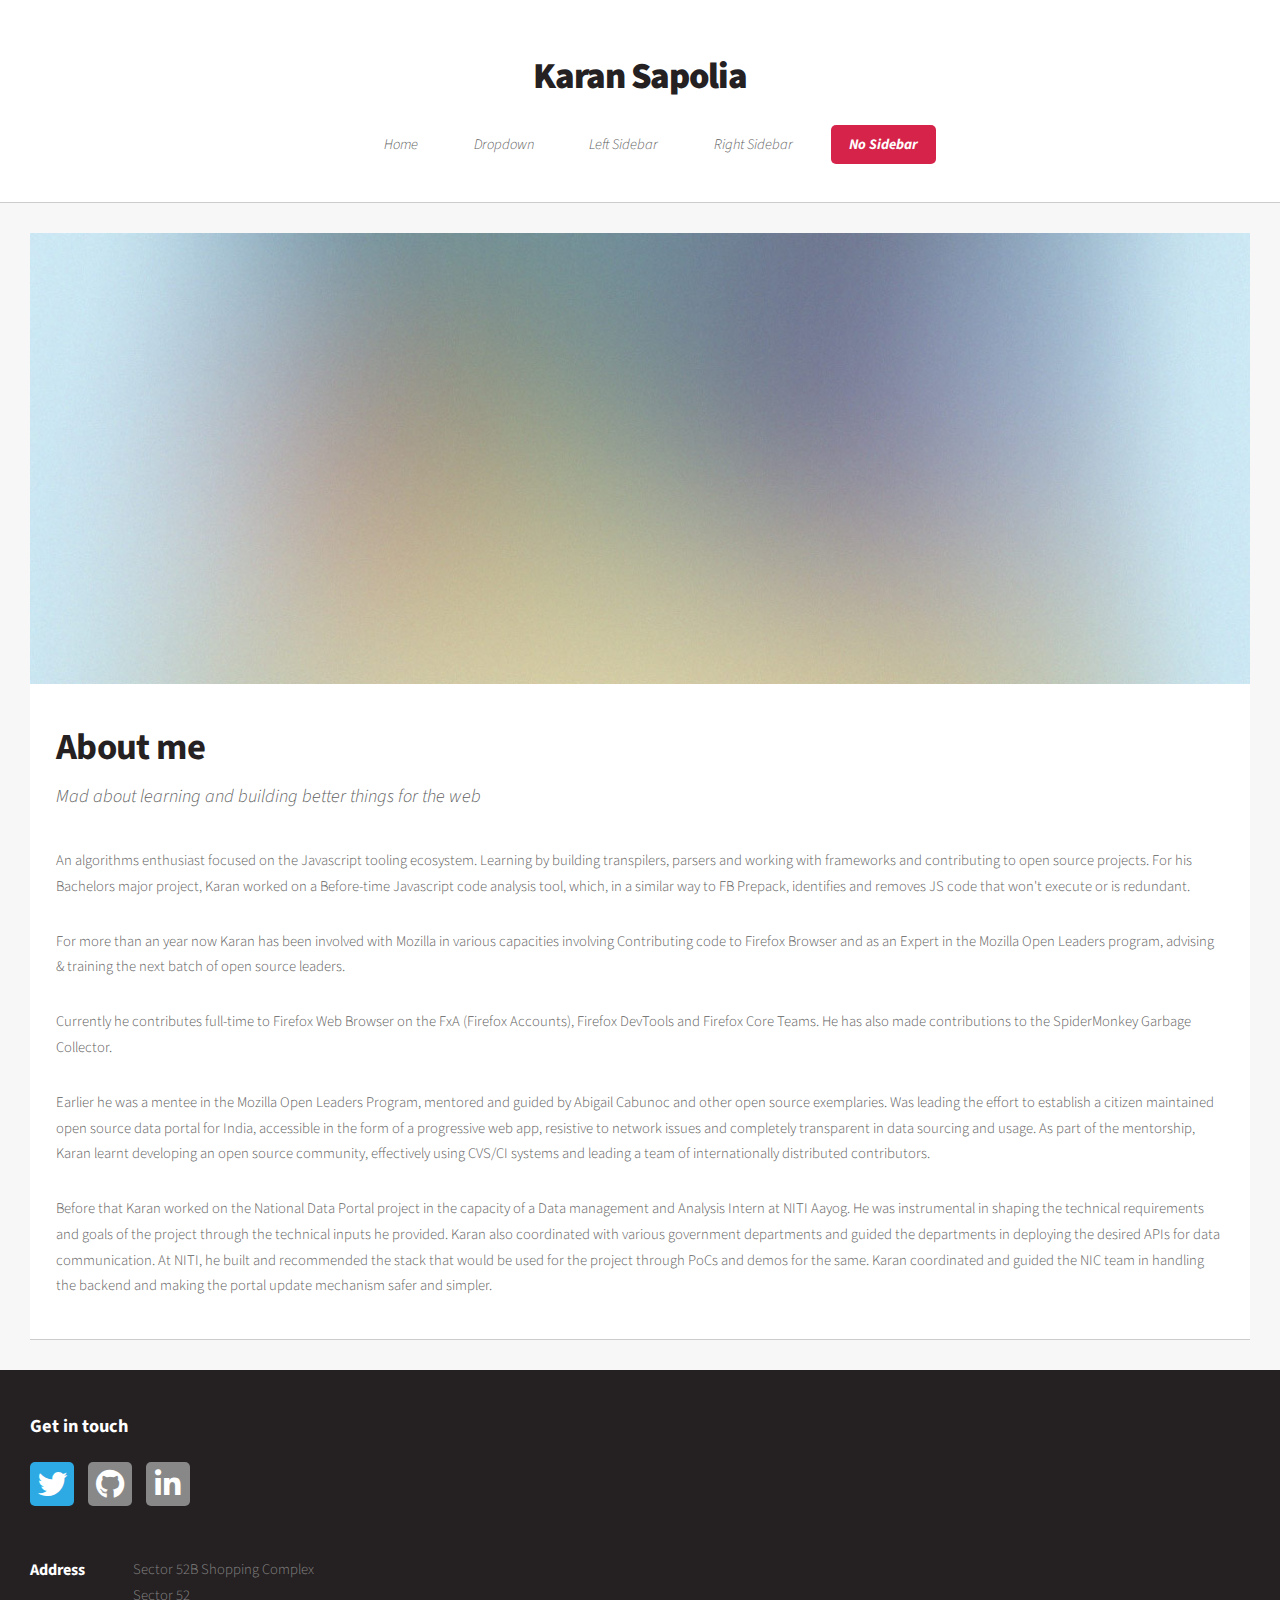
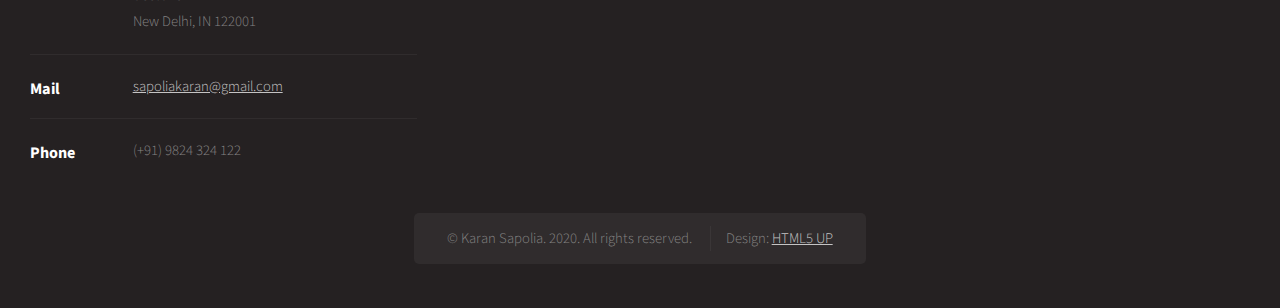
==== about-me.html @ 896fbd88 "objectives: add about-me page" ====
<!DOCTYPE HTML>
<!--
	Dopetrope by HTML5 UP
	html5up.net | @ajlkn
	Free for personal and commercial use under the CCA 3.0 license (html5up.net/license)
-->
<html>

<head>
	<title>Karan Sapolia - About Me</title>
	<meta charset="utf-8" />
	<meta name="viewport" content="width=device-width, initial-scale=1, user-scalable=no" />
	<link rel="stylesheet" href="assets/css/main.css" />
</head>

<body class="no-sidebar is-preload">
	<div id="page-wrapper">

		<!-- Header -->
		<section id="header">

			<!-- Logo -->
			<h1><a href="index.html">Karan Sapolia</a></h1>

			<!-- Nav -->
			<nav id="nav">
				<ul>
					<li><a href="index.html">Home</a></li>
					<li>
						<a href="#">Dropdown</a>
						<ul>
							<li><a href="#">Lorem ipsum dolor</a></li>
							<li><a href="#">Magna phasellus</a></li>
							<li><a href="#">Etiam dolore nisl</a></li>
							<li>
								<a href="#">Phasellus consequat</a>
								<ul>
									<li><a href="#">Magna phasellus</a></li>
									<li><a href="#">Etiam dolore nisl</a></li>
									<li><a href="#">Veroeros feugiat</a></li>
									<li><a href="#">Nisl sed aliquam</a></li>
									<li><a href="#">Dolore adipiscing</a></li>
								</ul>
							</li>
							<li><a href="#">Veroeros feugiat</a></li>
						</ul>
					</li>
					<li><a href="left-sidebar.html">Left Sidebar</a></li>
					<li><a href="right-sidebar.html">Right Sidebar</a></li>
					<li class="current"><a href="no-sidebar.html">No Sidebar</a></li>
				</ul>
			</nav>

		</section>

		<!-- Main -->
		<section id="main">
			<div class="container">

				<!-- Content -->
				<article class="box post">
					<a href="#" class="image featured"><img src="images/pic01.jpg" alt="" /></a>
					<header>
						<h2>About me</h2>
						<p>Mad about learning and building better things for the web</p>
					</header>
					<p>
						An algorithms enthusiast focused on the Javascript tooling ecosystem. Learning by building
						transpilers, parsers and working with frameworks and contributing to open source projects. For
						his Bachelors major project, Karan worked on a Before-time Javascript code analysis tool, which,
						in a similar way to FB Prepack, identifies and removes JS code that won't execute or is
						redundant.
					</p>

					<p> For more than an year now Karan has been involved with Mozilla in various capacities involving
						Contributing code to Firefox Browser and as an Expert in the Mozilla Open Leaders program,
						advising & training the next batch of open source leaders.
					</p>
					<p>
						Currently he contributes full-time to Firefox Web Browser on the FxA (Firefox Accounts), Firefox
						DevTools and Firefox Core Teams. He has also made contributions to the SpiderMonkey Garbage
						Collector.
					</p>
					<p>
						Earlier he was a mentee in the Mozilla Open Leaders Program, mentored and guided by Abigail
						Cabunoc and other open source exemplaries. Was leading the effort to establish a citizen
						maintained open source data portal for India, accessible in the form of a progressive web app,
						resistive to network issues and completely transparent in data sourcing and usage. As part of
						the mentorship, Karan learnt developing an open source community, effectively using CVS/CI
						systems and leading a team of internationally distributed contributors.
					</p>
					<p>
						Before that Karan worked on the National Data Portal project in the capacity of a Data
						management and Analysis Intern at NITI Aayog. He was instrumental in shaping the technical
						requirements and goals of the project through the technical inputs he provided. Karan also
						coordinated with various government departments and guided the departments in deploying the
						desired APIs for data communication. At NITI, he built and recommended the stack that would be
						used for the project through PoCs and demos for the same. Karan coordinated and guided the NIC
						team in handling the backend and making the portal update mechanism safer and simpler.
					</p>
				</article>

			</div>
		</section>

		<!-- Footer -->
		<section id="footer">
			<div class="container">
				<div class="row">
					<div class="col-4 col-12-medium">
						<section>
							<header>
								<h2>Get in touch</h2>
							</header>
							<ul class="social">
								<li><a class="icon brands fa-twitter" href="https://twitter.com/karansapolia"><span
											class="label">Twitter</span></a>
								</li>
								<li><a class="icon brands fa-github" href="https://github.com/karansapolia/"><span
											class="label">Tumblr</span></a></li>
								<li><a class="icon brands fa-linkedin-in"
										href="https://www.linkedin.com/in/karansapolia/"><span
											class="label">LinkedIn</span></a></li>
							</ul>
							<ul class="contact">
								<li>
									<h3>Address</h3>
									<p>
										Sector 52B Shopping Complex<br />
										Sector 52<br />
										New Delhi, IN 122001
									</p>
								</li>
								<li>
									<h3>Mail</h3>
									<p><a href="#">sapoliakaran@gmail.com</a></p>
								</li>
								<li>
									<h3>Phone</h3>
									<p>(+91) 9824 324 122</p>
								</li>
							</ul>
						</section>
					</div>
					<div class="col-12">

						<!-- Copyright -->
						<div id="copyright">
							<ul class="links">
								<li>&copy; Karan Sapolia. 2020. All rights reserved.</li>
								<li>Design: <a href="http://html5up.net">HTML5 UP</a></li>
							</ul>
						</div>

					</div>
				</div>
			</div>
		</section>

	</div>

	<!-- Scripts -->
	<script src="assets/js/jquery.min.js"></script>
	<script src="assets/js/jquery.dropotron.min.js"></script>
	<script src="assets/js/browser.min.js"></script>
	<script src="assets/js/breakpoints.min.js"></script>
	<script src="assets/js/util.js"></script>
	<script src="assets/js/main.js"></script>

</body>

</html>
---- assets/css/main.css ----
@import url("fontawesome-all.min.css");
@import url("https://fonts.googleapis.com/css?family=Source+Sans+Pro:300,400,700,900,300italic");

/*
	Dopetrope by HTML5 UP
	html5up.net | @ajlkn
	Free for personal and commercial use under the CCA 3.0 license (html5up.net/license)
*/

html, body, div, span, applet, object,
iframe, h1, h2, h3, h4, h5, h6, p, blockquote,
pre, a, abbr, acronym, address, big, cite,
code, del, dfn, em, img, ins, kbd, q, s, samp,
small, strike, strong, sub, sup, tt, var, b,
u, i, center, dl, dt, dd, ol, ul, li, fieldset,
form, label, legend, table, caption, tbody,
tfoot, thead, tr, th, td, article, aside,
canvas, details, embed, figure, figcaption,
footer, header, hgroup, menu, nav, output, ruby,
section, summary, time, mark, audio, video {
	margin: 0;
	padding: 0;
	border: 0;
	font-size: 100%;
	font: inherit;
	vertical-align: baseline;}

article, aside, details, figcaption, figure,
footer, header, hgroup, menu, nav, section {
	display: block;}

body {
	line-height: 1;
}

ol, ul {
	list-style: none;
}

blockquote, q {
	quotes: none;
}

	blockquote:before, blockquote:after, q:before, q:after {
		content: '';
		content: none;
	}

table {
	border-collapse: collapse;
	border-spacing: 0;
}

body {
	-webkit-text-size-adjust: none;
}

mark {
	background-color: transparent;
	color: inherit;
}

input::-moz-focus-inner {
	border: 0;
	padding: 0;
}

input, select, textarea {
	-moz-appearance: none;
	-webkit-appearance: none;
	-ms-appearance: none;
	appearance: none;
}

/* Basic */

	html {
		box-sizing: border-box;
	}

	*, *:before, *:after {
		box-sizing: inherit;
	}

	body {
		background: #252122;
		background-image: url("images/bg02.png");
	}

		body.is-preload *, body.is-preload *:before, body.is-preload *:after {
			-moz-animation: none !important;
			-webkit-animation: none !important;
			-ms-animation: none !important;
			animation: none !important;
			-moz-transition: none !important;
			-webkit-transition: none !important;
			-ms-transition: none !important;
			transition: none !important;
		}

	body, input, textarea, select {
		font-family: 'Source Sans Pro';
		font-weight: 300;
		color: #5d5d5d;
		font-size: 14pt;
		line-height: 1.75em;
	}

	strong, b {
		color: #252122;
		font-weight: 400;
	}

	i, em {
		font-style: italic;
	}

	sub {
		position: relative;
		top: 0.5em;
		font-size: 0.8em;
	}

	sup {
		position: relative;
		top: -0.5em;
		font-size: 0.8em;
	}

	blockquote {
		border-left: solid 0.75em #dddddd;
		padding: 1em 0 1em 1.5em;
		font-style: italic;
	}

	h1, h2, h3, h4, h5, h6 {
		color: #252122;
		font-weight: 700;
	}

	h1 a, h2 a, h3 a, h4 a, h5 a, h6 a {
		color: inherit;
		text-decoration: none;
	}

	h2 {
		font-size: 1.5em;
	}

	h3 {
		font-size: 1.35em;
	}

	a {
		color: #d52349;
		text-decoration: underline;
	}

		a:hover {
			text-decoration: none;
		}

	br.clear {
		clear: both;
	}

	hr {
		border: 0;
		border-top: solid 1px #dddddd;
		height: 1px;
		margin: 2em 0 2em 0;
	}

	p, ul, ol, dl, table {
		margin-bottom: 2em;
	}

/* Container */

	.container {
		margin: 0 auto;
		max-width: 100%;
		width: 70em;
	}

		@media screen and (max-width: 1680px) {

			.container {
				width: 70em;
			}

		}

		@media screen and (max-width: 1280px) {

			.container {
				width: calc(100% - 60px);
			}

		}

		@media screen and (max-width: 980px) {

			.container {
				width: calc(100% - 80px);
			}

		}

		@media screen and (max-width: 736px) {

			.container {
				width: calc(100% - 40px);
			}

		}

/* Row */

	.row {
		display: flex;
		flex-wrap: wrap;
		box-sizing: border-box;
		align-items: stretch;
	}

		.row > * {
			box-sizing: border-box;
		}

		.row.gtr-uniform > * > :last-child {
			margin-bottom: 0;
		}

		.row.aln-left {
			justify-content: flex-start;
		}

		.row.aln-center {
			justify-content: center;
		}

		.row.aln-right {
			justify-content: flex-end;
		}

		.row.aln-top {
			align-items: flex-start;
		}

		.row.aln-middle {
			align-items: center;
		}

		.row.aln-bottom {
			align-items: flex-end;
		}

		.row > .imp {
			order: -1;
		}

		.row > .col-1 {
			width: 8.33333%;
		}

		.row > .off-1 {
			margin-left: 8.33333%;
		}

		.row > .col-2 {
			width: 16.66667%;
		}

		.row > .off-2 {
			margin-left: 16.66667%;
		}

		.row > .col-3 {
			width: 25%;
		}

		.row > .off-3 {
			margin-left: 25%;
		}

		.row > .col-4 {
			width: 33.33333%;
		}

		.row > .off-4 {
			margin-left: 33.33333%;
		}

		.row > .col-5 {
			width: 41.66667%;
		}

		.row > .off-5 {
			margin-left: 41.66667%;
		}

		.row > .col-6 {
			width: 50%;
		}

		.row > .off-6 {
			margin-left: 50%;
		}

		.row > .col-7 {
			width: 58.33333%;
		}

		.row > .off-7 {
			margin-left: 58.33333%;
		}

		.row > .col-8 {
			width: 66.66667%;
		}

		.row > .off-8 {
			margin-left: 66.66667%;
		}

		.row > .col-9 {
			width: 75%;
		}

		.row > .off-9 {
			margin-left: 75%;
		}

		.row > .col-10 {
			width: 83.33333%;
		}

		.row > .off-10 {
			margin-left: 83.33333%;
		}

		.row > .col-11 {
			width: 91.66667%;
		}

		.row > .off-11 {
			margin-left: 91.66667%;
		}

		.row > .col-12 {
			width: 100%;
		}

		.row > .off-12 {
			margin-left: 100%;
		}

		.row.gtr-0 {
			margin-top: 0px;
			margin-left: 0px;
		}

			.row.gtr-0 > * {
				padding: 0px 0 0 0px;
			}

			.row.gtr-0.gtr-uniform {
				margin-top: 0px;
			}

				.row.gtr-0.gtr-uniform > * {
					padding-top: 0px;
				}

		.row.gtr-25 {
			margin-top: -12.5px;
			margin-left: -12.5px;
		}

			.row.gtr-25 > * {
				padding: 12.5px 0 0 12.5px;
			}

			.row.gtr-25.gtr-uniform {
				margin-top: -12.5px;
			}

				.row.gtr-25.gtr-uniform > * {
					padding-top: 12.5px;
				}

		.row.gtr-50 {
			margin-top: -25px;
			margin-left: -25px;
		}

			.row.gtr-50 > * {
				padding: 25px 0 0 25px;
			}

			.row.gtr-50.gtr-uniform {
				margin-top: -25px;
			}

				.row.gtr-50.gtr-uniform > * {
					padding-top: 25px;
				}

		.row {
			margin-top: -50px;
			margin-left: -50px;
		}

			.row > * {
				padding: 50px 0 0 50px;
			}

			.row.gtr-uniform {
				margin-top: -50px;
			}

				.row.gtr-uniform > * {
					padding-top: 50px;
				}

		.row.gtr-150 {
			margin-top: -75px;
			margin-left: -75px;
		}

			.row.gtr-150 > * {
				padding: 75px 0 0 75px;
			}

			.row.gtr-150.gtr-uniform {
				margin-top: -75px;
			}

				.row.gtr-150.gtr-uniform > * {
					padding-top: 75px;
				}

		.row.gtr-200 {
			margin-top: -100px;
			margin-left: -100px;
		}

			.row.gtr-200 > * {
				padding: 100px 0 0 100px;
			}

			.row.gtr-200.gtr-uniform {
				margin-top: -100px;
			}

				.row.gtr-200.gtr-uniform > * {
					padding-top: 100px;
				}

		@media screen and (max-width: 1680px) {

			.row {
				display: flex;
				flex-wrap: wrap;
				box-sizing: border-box;
				align-items: stretch;
			}

				.row > * {
					box-sizing: border-box;
				}

				.row.gtr-uniform > * > :last-child {
					margin-bottom: 0;
				}

				.row.aln-left {
					justify-content: flex-start;
				}

				.row.aln-center {
					justify-content: center;
				}

				.row.aln-right {
					justify-content: flex-end;
				}

				.row.aln-top {
					align-items: flex-start;
				}

				.row.aln-middle {
					align-items: center;
				}

				.row.aln-bottom {
					align-items: flex-end;
				}

				.row > .imp-xlarge {
					order: -1;
				}

				.row > .col-1-xlarge {
					width: 8.33333%;
				}

				.row > .off-1-xlarge {
					margin-left: 8.33333%;
				}

				.row > .col-2-xlarge {
					width: 16.66667%;
				}

				.row > .off-2-xlarge {
					margin-left: 16.66667%;
				}

				.row > .col-3-xlarge {
					width: 25%;
				}

				.row > .off-3-xlarge {
					margin-left: 25%;
				}

				.row > .col-4-xlarge {
					width: 33.33333%;
				}

				.row > .off-4-xlarge {
					margin-left: 33.33333%;
				}

				.row > .col-5-xlarge {
					width: 41.66667%;
				}

				.row > .off-5-xlarge {
					margin-left: 41.66667%;
				}

				.row > .col-6-xlarge {
					width: 50%;
				}

				.row > .off-6-xlarge {
					margin-left: 50%;
				}

				.row > .col-7-xlarge {
					width: 58.33333%;
				}

				.row > .off-7-xlarge {
					margin-left: 58.33333%;
				}

				.row > .col-8-xlarge {
					width: 66.66667%;
				}

				.row > .off-8-xlarge {
					margin-left: 66.66667%;
				}

				.row > .col-9-xlarge {
					width: 75%;
				}

				.row > .off-9-xlarge {
					margin-left: 75%;
				}

				.row > .col-10-xlarge {
					width: 83.33333%;
				}

				.row > .off-10-xlarge {
					margin-left: 83.33333%;
				}

				.row > .col-11-xlarge {
					width: 91.66667%;
				}

				.row > .off-11-xlarge {
					margin-left: 91.66667%;
				}

				.row > .col-12-xlarge {
					width: 100%;
				}

				.row > .off-12-xlarge {
					margin-left: 100%;
				}

				.row.gtr-0 {
					margin-top: 0px;
					margin-left: 0px;
				}

					.row.gtr-0 > * {
						padding: 0px 0 0 0px;
					}

					.row.gtr-0.gtr-uniform {
						margin-top: 0px;
					}

						.row.gtr-0.gtr-uniform > * {
							padding-top: 0px;
						}

				.row.gtr-25 {
					margin-top: -12.5px;
					margin-left: -12.5px;
				}

					.row.gtr-25 > * {
						padding: 12.5px 0 0 12.5px;
					}

					.row.gtr-25.gtr-uniform {
						margin-top: -12.5px;
					}

						.row.gtr-25.gtr-uniform > * {
							padding-top: 12.5px;
						}

				.row.gtr-50 {
					margin-top: -25px;
					margin-left: -25px;
				}

					.row.gtr-50 > * {
						padding: 25px 0 0 25px;
					}

					.row.gtr-50.gtr-uniform {
						margin-top: -25px;
					}

						.row.gtr-50.gtr-uniform > * {
							padding-top: 25px;
						}

				.row {
					margin-top: -50px;
					margin-left: -50px;
				}

					.row > * {
						padding: 50px 0 0 50px;
					}

					.row.gtr-uniform {
						margin-top: -50px;
					}

						.row.gtr-uniform > * {
							padding-top: 50px;
						}

				.row.gtr-150 {
					margin-top: -75px;
					margin-left: -75px;
				}

					.row.gtr-150 > * {
						padding: 75px 0 0 75px;
					}

					.row.gtr-150.gtr-uniform {
						margin-top: -75px;
					}

						.row.gtr-150.gtr-uniform > * {
							padding-top: 75px;
						}

				.row.gtr-200 {
					margin-top: -100px;
					margin-left: -100px;
				}

					.row.gtr-200 > * {
						padding: 100px 0 0 100px;
					}

					.row.gtr-200.gtr-uniform {
						margin-top: -100px;
					}

						.row.gtr-200.gtr-uniform > * {
							padding-top: 100px;
						}

		}

		@media screen and (max-width: 1280px) {

			.row {
				display: flex;
				flex-wrap: wrap;
				box-sizing: border-box;
				align-items: stretch;
			}

				.row > * {
					box-sizing: border-box;
				}

				.row.gtr-uniform > * > :last-child {
					margin-bottom: 0;
				}

				.row.aln-left {
					justify-content: flex-start;
				}

				.row.aln-center {
					justify-content: center;
				}

				.row.aln-right {
					justify-content: flex-end;
				}

				.row.aln-top {
					align-items: flex-start;
				}

				.row.aln-middle {
					align-items: center;
				}

				.row.aln-bottom {
					align-items: flex-end;
				}

				.row > .imp-large {
					order: -1;
				}

				.row > .col-1-large {
					width: 8.33333%;
				}

				.row > .off-1-large {
					margin-left: 8.33333%;
				}

				.row > .col-2-large {
					width: 16.66667%;
				}

				.row > .off-2-large {
					margin-left: 16.66667%;
				}

				.row > .col-3-large {
					width: 25%;
				}

				.row > .off-3-large {
					margin-left: 25%;
				}

				.row > .col-4-large {
					width: 33.33333%;
				}

				.row > .off-4-large {
					margin-left: 33.33333%;
				}

				.row > .col-5-large {
					width: 41.66667%;
				}

				.row > .off-5-large {
					margin-left: 41.66667%;
				}

				.row > .col-6-large {
					width: 50%;
				}

				.row > .off-6-large {
					margin-left: 50%;
				}

				.row > .col-7-large {
					width: 58.33333%;
				}

				.row > .off-7-large {
					margin-left: 58.33333%;
				}

				.row > .col-8-large {
					width: 66.66667%;
				}

				.row > .off-8-large {
					margin-left: 66.66667%;
				}

				.row > .col-9-large {
					width: 75%;
				}

				.row > .off-9-large {
					margin-left: 75%;
				}

				.row > .col-10-large {
					width: 83.33333%;
				}

				.row > .off-10-large {
					margin-left: 83.33333%;
				}

				.row > .col-11-large {
					width: 91.66667%;
				}

				.row > .off-11-large {
					margin-left: 91.66667%;
				}

				.row > .col-12-large {
					width: 100%;
				}

				.row > .off-12-large {
					margin-left: 100%;
				}

				.row.gtr-0 {
					margin-top: 0px;
					margin-left: 0px;
				}

					.row.gtr-0 > * {
						padding: 0px 0 0 0px;
					}

					.row.gtr-0.gtr-uniform {
						margin-top: 0px;
					}

						.row.gtr-0.gtr-uniform > * {
							padding-top: 0px;
						}

				.row.gtr-25 {
					margin-top: -7.5px;
					margin-left: -7.5px;
				}

					.row.gtr-25 > * {
						padding: 7.5px 0 0 7.5px;
					}

					.row.gtr-25.gtr-uniform {
						margin-top: -7.5px;
					}

						.row.gtr-25.gtr-uniform > * {
							padding-top: 7.5px;
						}

				.row.gtr-50 {
					margin-top: -15px;
					margin-left: -15px;
				}

					.row.gtr-50 > * {
						padding: 15px 0 0 15px;
					}

					.row.gtr-50.gtr-uniform {
						margin-top: -15px;
					}

						.row.gtr-50.gtr-uniform > * {
							padding-top: 15px;
						}

				.row {
					margin-top: -30px;
					margin-left: -30px;
				}

					.row > * {
						padding: 30px 0 0 30px;
					}

					.row.gtr-uniform {
						margin-top: -30px;
					}

						.row.gtr-uniform > * {
							padding-top: 30px;
						}

				.row.gtr-150 {
					margin-top: -45px;
					margin-left: -45px;
				}

					.row.gtr-150 > * {
						padding: 45px 0 0 45px;
					}

					.row.gtr-150.gtr-uniform {
						margin-top: -45px;
					}

						.row.gtr-150.gtr-uniform > * {
							padding-top: 45px;
						}

				.row.gtr-200 {
					margin-top: -60px;
					margin-left: -60px;
				}

					.row.gtr-200 > * {
						padding: 60px 0 0 60px;
					}

					.row.gtr-200.gtr-uniform {
						margin-top: -60px;
					}

						.row.gtr-200.gtr-uniform > * {
							padding-top: 60px;
						}

		}

		@media screen and (max-width: 980px) {

			.row {
				display: flex;
				flex-wrap: wrap;
				box-sizing: border-box;
				align-items: stretch;
			}

				.row > * {
					box-sizing: border-box;
				}

				.row.gtr-uniform > * > :last-child {
					margin-bottom: 0;
				}

				.row.aln-left {
					justify-content: flex-start;
				}

				.row.aln-center {
					justify-content: center;
				}

				.row.aln-right {
					justify-content: flex-end;
				}

				.row.aln-top {
					align-items: flex-start;
				}

				.row.aln-middle {
					align-items: center;
				}

				.row.aln-bottom {
					align-items: flex-end;
				}

				.row > .imp-medium {
					order: -1;
				}

				.row > .col-1-medium {
					width: 8.33333%;
				}

				.row > .off-1-medium {
					margin-left: 8.33333%;
				}

				.row > .col-2-medium {
					width: 16.66667%;
				}

				.row > .off-2-medium {
					margin-left: 16.66667%;
				}

				.row > .col-3-medium {
					width: 25%;
				}

				.row > .off-3-medium {
					margin-left: 25%;
				}

				.row > .col-4-medium {
					width: 33.33333%;
				}

				.row > .off-4-medium {
					margin-left: 33.33333%;
				}

				.row > .col-5-medium {
					width: 41.66667%;
				}

				.row > .off-5-medium {
					margin-left: 41.66667%;
				}

				.row > .col-6-medium {
					width: 50%;
				}

				.row > .off-6-medium {
					margin-left: 50%;
				}

				.row > .col-7-medium {
					width: 58.33333%;
				}

				.row > .off-7-medium {
					margin-left: 58.33333%;
				}

				.row > .col-8-medium {
					width: 66.66667%;
				}

				.row > .off-8-medium {
					margin-left: 66.66667%;
				}

				.row > .col-9-medium {
					width: 75%;
				}

				.row > .off-9-medium {
					margin-left: 75%;
				}

				.row > .col-10-medium {
					width: 83.33333%;
				}

				.row > .off-10-medium {
					margin-left: 83.33333%;
				}

				.row > .col-11-medium {
					width: 91.66667%;
				}

				.row > .off-11-medium {
					margin-left: 91.66667%;
				}

				.row > .col-12-medium {
					width: 100%;
				}

				.row > .off-12-medium {
					margin-left: 100%;
				}

				.row.gtr-0 {
					margin-top: 0px;
					margin-left: 0px;
				}

					.row.gtr-0 > * {
						padding: 0px 0 0 0px;
					}

					.row.gtr-0.gtr-uniform {
						margin-top: 0px;
					}

						.row.gtr-0.gtr-uniform > * {
							padding-top: 0px;
						}

				.row.gtr-25 {
					margin-top: -10px;
					margin-left: -10px;
				}

					.row.gtr-25 > * {
						padding: 10px 0 0 10px;
					}

					.row.gtr-25.gtr-uniform {
						margin-top: -10px;
					}

						.row.gtr-25.gtr-uniform > * {
							padding-top: 10px;
						}

				.row.gtr-50 {
					margin-top: -20px;
					margin-left: -20px;
				}

					.row.gtr-50 > * {
						padding: 20px 0 0 20px;
					}

					.row.gtr-50.gtr-uniform {
						margin-top: -20px;
					}

						.row.gtr-50.gtr-uniform > * {
							padding-top: 20px;
						}

				.row {
					margin-top: -40px;
					margin-left: -40px;
				}

					.row > * {
						padding: 40px 0 0 40px;
					}

					.row.gtr-uniform {
						margin-top: -40px;
					}

						.row.gtr-uniform > * {
							padding-top: 40px;
						}

				.row.gtr-150 {
					margin-top: -60px;
					margin-left: -60px;
				}

					.row.gtr-150 > * {
						padding: 60px 0 0 60px;
					}

					.row.gtr-150.gtr-uniform {
						margin-top: -60px;
					}

						.row.gtr-150.gtr-uniform > * {
							padding-top: 60px;
						}

				.row.gtr-200 {
					margin-top: -80px;
					margin-left: -80px;
				}

					.row.gtr-200 > * {
						padding: 80px 0 0 80px;
					}

					.row.gtr-200.gtr-uniform {
						margin-top: -80px;
					}

						.row.gtr-200.gtr-uniform > * {
							padding-top: 80px;
						}

		}

		@media screen and (max-width: 736px) {

			.row {
				display: flex;
				flex-wrap: wrap;
				box-sizing: border-box;
				align-items: stretch;
			}

				.row > * {
					box-sizing: border-box;
				}

				.row.gtr-uniform > * > :last-child {
					margin-bottom: 0;
				}

				.row.aln-left {
					justify-content: flex-start;
				}

				.row.aln-center {
					justify-content: center;
				}

				.row.aln-right {
					justify-content: flex-end;
				}

				.row.aln-top {
					align-items: flex-start;
				}

				.row.aln-middle {
					align-items: center;
				}

				.row.aln-bottom {
					align-items: flex-end;
				}

				.row > .imp-small {
					order: -1;
				}

				.row > .col-1-small {
					width: 8.33333%;
				}

				.row > .off-1-small {
					margin-left: 8.33333%;
				}

				.row > .col-2-small {
					width: 16.66667%;
				}

				.row > .off-2-small {
					margin-left: 16.66667%;
				}

				.row > .col-3-small {
					width: 25%;
				}

				.row > .off-3-small {
					margin-left: 25%;
				}

				.row > .col-4-small {
					width: 33.33333%;
				}

				.row > .off-4-small {
					margin-left: 33.33333%;
				}

				.row > .col-5-small {
					width: 41.66667%;
				}

				.row > .off-5-small {
					margin-left: 41.66667%;
				}

				.row > .col-6-small {
					width: 50%;
				}

				.row > .off-6-small {
					margin-left: 50%;
				}

				.row > .col-7-small {
					width: 58.33333%;
				}

				.row > .off-7-small {
					margin-left: 58.33333%;
				}

				.row > .col-8-small {
					width: 66.66667%;
				}

				.row > .off-8-small {
					margin-left: 66.66667%;
				}

				.row > .col-9-small {
					width: 75%;
				}

				.row > .off-9-small {
					margin-left: 75%;
				}

				.row > .col-10-small {
					width: 83.33333%;
				}

				.row > .off-10-small {
					margin-left: 83.33333%;
				}

				.row > .col-11-small {
					width: 91.66667%;
				}

				.row > .off-11-small {
					margin-left: 91.66667%;
				}

				.row > .col-12-small {
					width: 100%;
				}

				.row > .off-12-small {
					margin-left: 100%;
				}

				.row.gtr-0 {
					margin-top: 0px;
					margin-left: 0px;
				}

					.row.gtr-0 > * {
						padding: 0px 0 0 0px;
					}

					.row.gtr-0.gtr-uniform {
						margin-top: 0px;
					}

						.row.gtr-0.gtr-uniform > * {
							padding-top: 0px;
						}

				.row.gtr-25 {
					margin-top: -5px;
					margin-left: -5px;
				}

					.row.gtr-25 > * {
						padding: 5px 0 0 5px;
					}

					.row.gtr-25.gtr-uniform {
						margin-top: -5px;
					}

						.row.gtr-25.gtr-uniform > * {
							padding-top: 5px;
						}

				.row.gtr-50 {
					margin-top: -10px;
					margin-left: -10px;
				}

					.row.gtr-50 > * {
						padding: 10px 0 0 10px;
					}

					.row.gtr-50.gtr-uniform {
						margin-top: -10px;
					}

						.row.gtr-50.gtr-uniform > * {
							padding-top: 10px;
						}

				.row {
					margin-top: -20px;
					margin-left: -20px;
				}

					.row > * {
						padding: 20px 0 0 20px;
					}

					.row.gtr-uniform {
						margin-top: -20px;
					}

						.row.gtr-uniform > * {
							padding-top: 20px;
						}

				.row.gtr-150 {
					margin-top: -30px;
					margin-left: -30px;
				}

					.row.gtr-150 > * {
						padding: 30px 0 0 30px;
					}

					.row.gtr-150.gtr-uniform {
						margin-top: -30px;
					}

						.row.gtr-150.gtr-uniform > * {
							padding-top: 30px;
						}

				.row.gtr-200 {
					margin-top: -40px;
					margin-left: -40px;
				}

					.row.gtr-200 > * {
						padding: 40px 0 0 40px;
					}

					.row.gtr-200.gtr-uniform {
						margin-top: -40px;
					}

						.row.gtr-200.gtr-uniform > * {
							padding-top: 40px;
						}

		}

/* Form */

	form label {
		display: block;
		color: #252122;
		font-weight: 400;
		margin: 0 0 0.5em 0;
	}

	form input[type=text],
	form input[type=email],
	form input[type=password],
	form select,
	form textarea {
		-webkit-appearance: none;
		display: block;
		border: 0;
		padding: 0.75em 1em;
		font-size: 1em;
		border-radius: 5px;
		border: solid 1px #dddddd;
		background: #fff;
		width: 100%;
	}

		form input[type=text]:focus,
		form input[type=email]:focus,
		form input[type=password]:focus,
		form select:focus,
		form textarea:focus {
			box-shadow: inset 0px 0px 1px 1px #43bff0;
		}

	form textarea {
		height: 15em;
	}

	form ::-webkit-input-placeholder {
		color: #555 !important;
	}

	form :-moz-placeholder {
		color: #555 !important;
	}

	form ::-moz-placeholder {
		color: #555 !important;
	}

	form :-ms-input-placeholder {
		color: #555 !important;
	}

	form ::-moz-focus-inner {
		border: 0;
	}

/* Tables */

	table {
		width: 100%;
	}

		table tr {
			border-top: solid 1px #dddddd;
		}

			table tr:first-child {
				border-top: 0;
			}

		table td {
			padding: 0.5em 1em 0.5em 1em;
		}

		table th {
			text-align: left;
			padding: 0.5em 1em 0.5em 1em;
			font-weight: 700;
			margin: 0 0 1em 0;
		}

		table thead {
			border-bottom: solid 2px #dddddd;
		}

/* Section/Article */

	section, article {
		margin-bottom: 2.5em;
	}

		section > :last-child, section:last-child, article > :last-child, article:last-child {
			margin-bottom: 0;
		}

	header {
		margin: 0 0 1.5em 0;
	}

		header > p {
			display: block;
			font-style: italic;
			margin: 0.5em 0 0 0;
			padding-bottom: 0.5em;
		}

		header.major {
			position: relative;
			text-align: center;
			border-top: solid 1px #ccc;
			top: 1em;
			margin: 0 0 3em 0;
		}

			header.major h2 {
				background: #fff;
				position: relative;
				top: -0.65em;
				display: inline;
				margin: 0;
				padding: 0 1em 0 1em;
			}

	footer {
		margin: 2.25em 0 0 0;
	}

/* Box */

	.box {
		background: #ffffff;
		border-bottom: solid 1px #ccc;
		padding: 2.75em 1.75em 2.75em 1.75em;
	}

		.box .image.featured {
			position: relative;
			width: auto;
			left: 1.75em;
			top: 1.75em;
			margin: -4.5em 0 4.25em -3.5em;
		}

		.box.post header {
			padding-top: 1em;
			margin: 0 0 2em 0;
		}

		.box.post h2 {
			font-size: 2.5em;
			letter-spacing: -0.015em;
		}

		.box.post header > p {
			margin-top: 1.25em;
			font-size: 1.25em;
		}

		.box footer ul.actions {
			margin-bottom: 0;
		}

/* Button */

	input[type="button"],
	input[type="submit"],
	input[type="reset"],
	button,
	.button {
		-webkit-appearance: none;
		display: inline-block;
		text-decoration: none;
		cursor: pointer;
		border: 0;
		border-radius: 5px;
		background: #d52349;
		color: #fff !important;
		font-weight: 700;
		outline: 0;
		font-size: 1.1em;
		padding: 0.65em 1.5em 0.65em 1.5em;
		text-align: center;
		-moz-transition: background-color .25s ease-in-out;
		-webkit-transition: background-color .25s ease-in-out;
		-ms-transition: background-color .25s ease-in-out;
		transition: background-color .25s ease-in-out;
	}

		input[type="button"]:hover,
		input[type="submit"]:hover,
		input[type="reset"]:hover,
		button:hover,
		.button:hover {
			background: #e53359;
		}

		input[type="button"]:active,
		input[type="submit"]:active,
		input[type="reset"]:active,
		button:active,
		.button:active {
			background: #c51349;
		}

		input[type="button"].alt,
		input[type="submit"].alt,
		input[type="reset"].alt,
		button.alt,
		.button.alt {
			background: #252122;
		}

			input[type="button"].alt:hover,
			input[type="submit"].alt:hover,
			input[type="reset"].alt:hover,
			button.alt:hover,
			.button.alt:hover {
				background: #353132;
			}

			input[type="button"].alt:active,
			input[type="submit"].alt:active,
			input[type="reset"].alt:active,
			button.alt:active,
			.button.alt:active {
				background: #151112;
			}

		input[type="button"].icon:before,
		input[type="submit"].icon:before,
		input[type="reset"].icon:before,
		button.icon:before,
		.button.icon:before {
			opacity: 0.35;
			position: relative;
			top: 0.05em;
			margin-right: 0.75em;
		}

		input[type="button"].large,
		input[type="submit"].large,
		input[type="reset"].large,
		button.large,
		.button.large {
			font-size: 1.5em;
			padding: 0.75em 1.5em 0.75em 1.5em;
		}

/* Image */

	.image {
		display: inline-block;
		outline: 0;
	}

		.image img {
			display: block;
			width: 100%;
		}

		.image.centered {
			display: block;
			margin: 0 0 2em 0;
		}

			.image.centered img {
				margin: 0 auto;
				width: auto;
			}

		.image.featured {
			display: block;
			width: 100%;
			margin: 0 0 2em 0;
		}

		.image.left {
			float: left;
			margin: 0 2em 2em 0;
		}

/* List */

	ul {
		list-style: disc;
		padding-left: 1em;
	}

		ul li {
			padding-left: 0.5em;
		}

	ol {
		list-style: decimal;
		padding-left: 1.25em;
	}

		ol li {
			padding-left: 0.25em;
		}

/* Actions */

	ul.actions {
		list-style: none;
		padding-left: 0;
	}

		ul.actions li {
			display: inline-block;
			margin-left: 1em;
			padding-left: 0;
		}

			ul.actions li:first-child {
				margin-left: 0;
			}

/* Links */

	ul.links {
		list-style: none;
		padding-left: 0;
	}

		ul.links li {
			display: inline-block;
			border-left: solid 1px rgba(255, 255, 255, 0.05);
			padding: 0 0 0 1em;
			margin: 0 0 0 1em;
		}

			ul.links li:first-child {
				border-left: 0;
				padding-left: 0;
				margin-left: 0;
			}

/* Contact */

	ul.contact {
		list-style: none;
		padding-left: 0;
	}

		ul.contact li {
			position: relative;
			border-top: solid 1px #ddd;
			padding: 1.3em 0 1.3em 7em;
		}

			ul.contact li h3 {
				position: absolute;
				left: 0;
				top: 1.3em;
				font-size: 1.1em;
			}

			ul.contact li p {
				margin: 0;
			}

			ul.contact li:first-child {
				padding-top: 0;
				border-top: 0;
			}

				ul.contact li:first-child h3 {
					top: 0;
				}

/* Dates */

	ul.dates {
		list-style: none;
		padding-left: 0;
	}

		ul.dates li {
			position: relative;
			border-top: solid 1px #ddd;
			padding: 1.3em 0 1.3em 6.75em;
		}

		ul.dates .date {
			display: block;
			position: absolute;
			left: 0;
			top: 1.3em;
			background-color: #d52349;
			height: 3.5em;
			text-align: center;
			color: #fff;
			line-height: 1em;
			border-top-left-radius: 5px;
			border-bottom-left-radius: 5px;
			padding: 0.5em 0.75em 0 1em;
		}

			ul.dates .date:after {
				content: '';
				position: absolute;
				bottom: 0;
				right: -1.2em;
				border-left: solid 1.25em #d52349;
				border-top: solid 1.8em transparent;
				border-bottom: solid 1.8em transparent;
			}

			ul.dates .date strong {
				display: block;
				font-size: 1.75em;
				padding-top: 0.15em;
			}

		ul.dates h3 {
			font-size: 1.1em;
		}

		ul.dates p {
			margin: 0;
		}

		ul.dates li:first-child {
			border-top: 0;
			padding-top: 0;
		}

			ul.dates li:first-child .date {
				top: 0;
			}

/* Divided */

	ul.divided {
		list-style: none;
		padding-left: 0;
	}

		ul.divided li {
			border-top: solid 1px #ddd;
			padding: 1em 0 1em 0;
		}

			ul.divided li:first-child {
				border-top: 0;
				padding-top: 0;
			}

/* Social */

	ul.social {
		list-style: none;
		padding-left: 0;
		overflow: hidden;
		cursor: default;
		margin: 0 0 3.25em 0;
	}

		ul.social li {
			display: inline-block;
			padding-left: 0;
			margin-left: 0.75em;
		}

			ul.social li:first-child {
				margin-left: 0;
			}

			ul.social li a {
				display: inline-block;
				width: 3em;
				height: 3em;
				text-align: center;
				border-radius: 5px;
				background: #888;
				-moz-transition: background-color .25s ease-in-out;
				-webkit-transition: background-color .25s ease-in-out;
				-ms-transition: background-color .25s ease-in-out;
				transition: background-color .25s ease-in-out;
			}

				ul.social li a:before {
					color: #fff;
					font-size: 2em;
					line-height: 1.5em;
				}

				ul.social li a.fa-facebook {
					background: #3c5a98;
				}

					ul.social li a.fa-facebook:hover {
						background: #4c6aa8;
					}

				ul.social li a.fa-twitter {
					background: #2daae4;
				}

					ul.social li a.fa-twitter:hover {
						background: #3dbaf4;
					}

				ul.social li a.fa-dribbble {
					background: #c4376b;
				}

					ul.social li a.fa-dribbble:hover {
						background: #d4477b;
					}

				ul.social li a.fa-linkedin {
					background: #006599;
				}

					ul.social li a.fa-linkedin:hover {
						background: #1075a9;
					}

				ul.social li a.fa-tumblr {
					background: #2b4661;
				}

					ul.social li a.fa-tumblr:hover {
						background: #3b5671;
					}

				ul.social li a.fa-google-plus {
					background: #da2713;
				}

					ul.social li a.fa-google-plus:hover {
						background: #ea3723;
					}

/* Icons */

	.icon {
		text-decoration: none;
		position: relative;
		text-decoration: none;
	}

		.icon:before {
			-moz-osx-font-smoothing: grayscale;
			-webkit-font-smoothing: antialiased;
			display: inline-block;
			font-style: normal;
			font-variant: normal;
			text-rendering: auto;
			line-height: 1;
			text-transform: none !important;
			font-family: 'Font Awesome 5 Free';
			font-weight: 400;
		}

		.icon.solid:before {
			font-weight: 900;
		}

		.icon.brands:before {
			font-family: 'Font Awesome 5 Brands';
		}

		.icon:before {
			line-height: inherit;
		}

		.icon > .label {
			display: none;
		}

		.icon.featured {
			position: relative;
			display: inline-block;
			background-color: #d52349;
			width: 9em;
			padding: 1.75em 0 0.75em 0;
			border-top-left-radius: 5px;
			border-top-right-radius: 5px;
			margin: 0 0 4.5em 0;
			cursor: default;
		}

			.icon.featured:before {
				font-size: 4.5em;
				line-height: 1em;
				color: #fff;
			}

			.icon.featured:after {
				content: '';
				position: absolute;
				bottom: -1.95em;
				left: 0;
				border-top: solid 2em #d52349;
				border-left: solid 4.5em transparent;
				border-right: solid 4.5em transparent;
			}

			.icon.featured.alt {
				background-color: #252122;
			}

				.icon.featured.alt:after {
					border-top-color: #252122;
				}

			.icon.featured.alt2 {
				background-color: #827a7c;
			}

				.icon.featured.alt2:after {
					border-top-color: #827a7c;
				}

/* Page Wrapper */

	#page-wrapper > section {
		margin-bottom: 0;
	}

/* Header */

	#header {
		position: relative;
		background: #ffffff;
		border-bottom: solid 1px #ccc;
		padding: 5em 0 4em 0;
		text-align: center;
	}

		#header h1 {
			color: #252122;
			font-weight: 900;
			font-size: 2.5em;
			letter-spacing: -0.035em;
			line-height: 1;
		}

/* Nav */

	#nav {
		margin: 2.5em 0 0 0;
	}

		#nav > ul {
			margin: 0;
		}

			#nav > ul > li {
				display: inline-block;
				font-style: italic;
				margin: 0 0.35em 0 0.35em;
			}

				#nav > ul > li > ul {
					display: none;
				}

				#nav > ul > li > a {
					border-radius: 5px;
					color: #5d5d5d;
					text-decoration: none;
					padding: 0.6em 1.2em 0.6em 1.2em;
					-moz-transition: background-color .25s ease-in-out;
					-webkit-transition: background-color .25s ease-in-out;
					-ms-transition: background-color .25s ease-in-out;
					transition: background-color .25s ease-in-out;
					outline: 0;
				}

				#nav > ul > li:hover > a, #nav > ul > li.active > a {
					background: #f3f3f3;
				}

				#nav > ul > li.current > a {
					background: #d52349;
					color: #fff !important;
					font-weight: 700;
				}

	.dropotron {
		border-radius: 5px;
		background-color: #252122;
		background-color: rgba(34, 30, 31, 0.98);
		padding: 1.25em 1.5em 1.25em 1.5em;
		font-style: italic;
		min-width: 13em;
		box-shadow: 0px 8px 15px 0px rgba(0, 0, 0, 0.5);
		text-align: left;
		margin-top: -1.25em;
		margin-left: -1px;
		list-style: none;
	}

		.dropotron a, .dropotron span {
			color: #aaa;
			text-decoration: none;
			-moz-transition: color .25s ease-in-out;
			-webkit-transition: color .25s ease-in-out;
			-ms-transition: color .25s ease-in-out;
			transition: color .25s ease-in-out;
		}

		.dropotron li {
			padding: 0.25em 0 0.25em 0;
		}

			.dropotron li:hover > a, .dropotron li:hover > span {
				color: #fff;
			}

		.dropotron.level-0 {
			margin-top: 2em;
		}

			.dropotron.level-0:before {
				content: '';
				display: block;
				position: absolute;
				left: 50%;
				margin-left: -10px;
				top: -9px;
				border-left: solid 10px transparent;
				border-right: solid 10px transparent;
				border-bottom: solid 10px #252122;
				border-bottom-color: rgba(34, 30, 31, 0.98);
			}

/* Banner */

	#banner {
		background: #CCE8F4 url("images/bg-02.jpg");
		background-position: center center;
		background-size: 100% auto;
		background-repeat: no-repeat;
		text-align: center;
		position: relative;
		padding: 8em 0;
		margin: 4em 0 0 0;
	}

		#banner header {
			background-color: rgba(34, 30, 31, 0.98);
			display: inline-block;
			padding: 2.5em 5em;
			border-radius: 5px;
		}

			#banner header h2 {
				color: #fff;
				font-weight: 700;
				font-size: 2.5em;
				margin: 0 0 0.65em 0;
			}

			#banner header p {
				color: #d52349;
				padding: 0;
				font-style: normal;
				margin: 0;
				font-size: 1.5em;
			}

/* Intro */

	#intro {
		text-align: center;
		overflow: hidden;
	}

		#intro section {
			margin: 3em 0;
			padding: 2.5em 0;
		}

		#intro h2 {
			font-size: 1.75em;
		}

		#intro p {
			margin: 0;
		}

		#intro .middle {
			position: relative;
			z-index: 1;
		}

			#intro .middle:before {
				content: '';
				width: 32px;
				height: 100%;
				position: absolute;
				left: -24px;
				top: 0;
				display: block;
				z-index: -1;
				box-shadow: 32px 0 0 0 #fff, 0 -32px 0 0 #fff, 0 32px 0 0 #fff, 32px 32px 0 0 #fff, 32px -32px 0 0 #fff, 0 0 32px 0 rgba(0, 0, 0, 0.15);
			}

			#intro .middle:after {
				content: '';
				width: 32px;
				height: 100%;
				position: absolute;
				right: -24px;
				top: 0;
				display: block;
				z-index: -1;
				box-shadow: -32px 0 0 0 #fff, 0 -32px 0 0 #fff, 0 32px 0 0 #fff, -32px 32px 0 0 #fff, -32px -32px 0 0 #fff, 0 0 32px 0 rgba(0, 0, 0, 0.15);
			}

		#intro .button {
			min-width: 12em;
		}

		#intro footer {
			margin: 0;
		}

/* Main */

	#main {
		position: relative;
		background: #f7f7f7 url("images/bg02.png");
		padding: 4em 0 4em 0;
	}

		#main:before {
			content: '';
			position: absolute;
			top: 0;
			left: 0;
			width: 100%;
			background: url("images/bg01.png");
			background-size: 100% 100%;
			z-index: 0;
			opacity: 0.1;
		}

		#main .major h2 {
			background: #f7f7f7 url("images/bg02.png");
		}

/* Footer */

	#footer {
		position: relative;
		color: #858484;
		padding: 4em 0;
	}

		#footer:before {
			content: '';
			position: absolute;
			top: 0;
			left: 0;
			width: 100%;
			background: url("images/bg01.png");
			background-size: 100% 100%;
			z-index: 0;
			opacity: 0.5;
		}

		#footer a {
			color: #c5c4c4;
		}

		#footer h2, #footer h3, #footer h4, #footer h5, #footer h6, #footer strong, #footer b {
			color: #fff;
		}

			#footer h2 a, #footer h3 a, #footer h4 a, #footer h5 a, #footer h6 a, #footer strong a, #footer b a {
				color: inherit;
			}

		#footer ul.contact li,
		#footer ul.dates li,
		#footer ul.divided li {
			border-top-color: #353434;
			border-top-color: rgba(255, 255, 255, 0.05);
		}

		#footer header {
			margin: 0 0 3em 0;
		}

			#footer header h2 {
				font-size: 1.75em;
			}

/* Copyright */

	#copyright {
		text-align: center;
		margin: 3em 0 2em 0;
	}

		#copyright ul.links {
			display: inline-block;
			background: #2C2929;
			background: rgba(255, 255, 255, 0.05);
			border-radius: 5px;
			margin: 0;
			padding: 0.85em 2.25em 0.85em 2.25em;
		}

/* XLarge */

	@media screen and (max-width: 1680px) {

		/* Basic */

			body, input, textarea, select {
				font-size: 12pt;
			}

	}

/* Large */

	@media screen and (max-width: 1280px) {

		/* Basic */

			body, input, textarea, select {
				font-size: 11pt;
			}

		/* Section/Article */

			header.major {
				margin: 0.75em 0 2.5em 0;
			}

				header.major h2 {
					padding: 0 1em 0 1em;
				}

		/* Social */

			ul.social li {
				margin: 0 0 0.25em 0.75em;
			}

		/* Header */

			#header {
				padding: 4em 0 3em 0;
			}

		/* Banner */

			#banner {
				padding: 6em 0;
				margin: 3em 0 0 0;
			}

		/* Intro */

			#intro {
				padding: 0;
			}

				#intro section {
					padding: 1em 2em;
				}

				#intro .middle:before {
					left: -12px;
				}

				#intro .middle:after {
					right: -12px;
				}

		/* Main */

			#main {
				padding: 30px 0;
			}

		/* Footer */

			#footer {
				padding: 3em 0;
			}

				#footer:before {
					height: 2.5em;
				}

				#footer header {
					margin: 0 0 1.5em 0;
				}

					#footer header h2 {
						font-size: 1.25em;
					}

		/* Copyright */

			#copyright {
				margin: 0;
			}

	}

/* Medium */

	#navPanel, #titleBar {
		display: none;
	}

	@media screen and (max-width: 980px) {

		/* Basic */

			html, body {
				overflow-x: hidden;
			}

		/* Box */

			.box footer ul.actions li {
				margin: 1em 0 0 0;
				display: block;
			}

				.box footer ul.actions li .button {
					width: 100%;
				}

				.box footer ul.actions li:first-child {
					margin-top: 0;
				}

		/* Header */

			#header {
				padding: 3.5em 0 3em 0;
			}

		/* Nav */

			#nav {
				display: none;
			}

		/* Intro */

			#intro {
				padding: 3em 0 0 0;
			}

				#intro section {
					position: relative;
					border-top: solid 1px #dfdfdf;
					margin: 0;
					padding: 40px 0 0 0;
				}

					#intro section.first {
						border-top: 0;
						padding-top: 0;
					}

					#intro section p {
						margin: 0;
					}

				#intro .middle:before, #intro .middle:after {
					display: none;
				}

				#intro footer {
					padding: 3em 0 0 0;
				}

					#intro footer ul.actions {
						margin-bottom: 0;
					}

		/* Main */

			#main {
				padding: 40px 0;
			}

		/* Copyright */

			#copyright ul.links {
				display: block;
			}

		/* Nav */

			#page-wrapper {
				-moz-backface-visibility: hidden;
				-webkit-backface-visibility: hidden;
				-ms-backface-visibility: hidden;
				backface-visibility: hidden;
				-moz-transition: -moz-transform 0.5s ease;
				-webkit-transition: -webkit-transform 0.5s ease;
				-ms-transition: -ms-transform 0.5s ease;
				transition: transform 0.5s ease;
				padding-bottom: 1px;
			}

			#titleBar {
				-moz-backface-visibility: hidden;
				-webkit-backface-visibility: hidden;
				-ms-backface-visibility: hidden;
				backface-visibility: hidden;
				-moz-transition: -moz-transform 0.5s ease;
				-webkit-transition: -webkit-transform 0.5s ease;
				-ms-transition: -ms-transform 0.5s ease;
				transition: transform 0.5s ease;
				display: block;
				height: 44px;
				left: 0;
				position: fixed;
				top: 0;
				width: 100%;
				z-index: 10001;
				background: none;
			}

				#titleBar .toggle {
					text-decoration: none;
					width: 80px;
					height: 60px;
				}

					#titleBar .toggle:before {
						-moz-osx-font-smoothing: grayscale;
						-webkit-font-smoothing: antialiased;
						display: inline-block;
						font-style: normal;
						font-variant: normal;
						text-rendering: auto;
						line-height: 1;
						text-transform: none !important;
						font-family: 'Font Awesome 5 Free';
						font-weight: 900;
					}

					#titleBar .toggle:before {
						content: '\f0c9';
						display: block;
						position: absolute;
						left: 10px;
						top: 10px;
						width: 50px;
						height: 40px;
						line-height: 40px;
						font-size: 18px;
						color: #fff;
						text-align: center;
						background: rgba(150, 150, 150, 0.75);
						border-radius: 5px;
					}

					#titleBar .toggle:active:before {
						background-color: #969696;
					}

			#navPanel {
				-moz-backface-visibility: hidden;
				-webkit-backface-visibility: hidden;
				-ms-backface-visibility: hidden;
				backface-visibility: hidden;
				-moz-transform: translateX(-275px);
				-webkit-transform: translateX(-275px);
				-ms-transform: translateX(-275px);
				transform: translateX(-275px);
				-moz-transition: -moz-transform 0.5s ease;
				-webkit-transition: -webkit-transform 0.5s ease;
				-ms-transition: -ms-transform 0.5s ease;
				transition: transform 0.5s ease;
				display: block;
				height: 100%;
				left: 0;
				overflow-y: auto;
				position: fixed;
				top: 0;
				width: 275px;
				z-index: 10002;
				color: #858484;
				background-image: url("images/bg02.png");
				box-shadow: inset -3px 0px 5px 0px rgba(0, 0, 0, 0.35);
			}

				#navPanel .link {
					display: block;
					color: #888;
					text-decoration: none;
					height: 44px;
					line-height: 44px;
					border-top: solid 1px rgba(255, 255, 255, 0.05);
					padding: 0 1em 0 1em;
					font-style: italic;
				}

					#navPanel .link:first-child {
						border-top: 0;
					}

				#navPanel .indent-1 {
					display: inline-block;
					width: 1em;
				}

				#navPanel .indent-2 {
					display: inline-block;
					width: 2em;
				}

				#navPanel .indent-3 {
					display: inline-block;
					width: 3em;
				}

				#navPanel .indent-4 {
					display: inline-block;
					width: 4em;
				}

				#navPanel .indent-5 {
					display: inline-block;
					width: 5em;
				}

				#navPanel .depth-0 {
					color: #fff;
				}

			body.navPanel-visible #page-wrapper {
				-moz-transform: translateX(275px);
				-webkit-transform: translateX(275px);
				-ms-transform: translateX(275px);
				transform: translateX(275px);
			}

			body.navPanel-visible #titleBar {
				-moz-transform: translateX(275px);
				-webkit-transform: translateX(275px);
				-ms-transform: translateX(275px);
				transform: translateX(275px);
			}

			body.navPanel-visible #navPanel {
				-moz-transform: translateX(0);
				-webkit-transform: translateX(0);
				-ms-transform: translateX(0);
				transform: translateX(0);
			}

	}

/* Small */

	@media screen and (max-width: 736px) {

		/* Basic */

			body, input, textarea, select {
				font-size: 11pt;
			}

			h2, h3, h4, h5, h6 {
				font-size: 1.25em;
			}

		/* Button */

			input[type="button"].large,
			input[type="submit"].large,
			input[type="reset"].large,
			button.large,
			.button.large {
				font-size: 1.1em;
				padding: 0.65em 1.5em 0.65em 1.5em;
			}

		/* Actions */

			ul.actions li {
				margin: 1em 0 0 0;
				display: block;
			}

				ul.actions li .button {
					width: 100%;
				}

				ul.actions li:first-child {
					margin-top: 0;
				}

		/* Section/Article */

			section, article {
				margin-bottom: 20px;
			}

			header {
				margin: 0 0 1em 0;
			}

			footer {
				margin: 2em 0 0 0;
			}

		/* Box */

			.box {
				padding: 25px 15px 20px 15px;
			}

				.box .image.featured {
					left: 15px;
					top: 15px;
					margin: -40px 0 40px -30px;
				}

				.box.post header {
					padding-top: 0;
					margin: 0 0 1em 0;
				}

				.box.post h2 {
					font-size: 1.5em;
					line-height: 1.5em;
				}

				.box.post header > p {
					margin-top: 0;
					font-size: 1em;
				}

		/* Divided */

			ul.divided li {
				padding: 0.5em 0 0.5em 0;
			}

		/* Contact */

			ul.contact li {
				padding: 0.8em 0 0.8em 7em;
			}

				ul.contact li h3 {
					top: 0.8em;
				}

		/* Dates */

			ul.dates li {
				padding-left: 6em;
			}

			ul.dates h3 {
				margin: 0 0 0.5em 0;
			}

		/* Links */

			ul.links li {
				display: block;
				padding: 0.25em 0 0 0;
				margin: 0.25em 0 0 0;
				border-left: 0;
			}

				ul.links li:first-child {
					padding-top: 0;
					margin-top: 0;
				}

		/* Social */

			ul.social li {
				margin: 0 0.5em 0.75em 0;
			}

		/* Icons */

			.icon.featured {
				width: 8em;
				margin: 0 0 3em 0;
			}

				.icon.featured:after {
					border-left: solid 4em transparent;
					border-right: solid 4em transparent;
				}

		/* Header */

			#header {
				text-align: center;
				padding: 2em 0;
			}

				#header h1 {
					color: #252122;
					font-weight: 900;
					font-size: 1.75em;
					letter-spacing: -0.035em;
				}

		/* Intro */

			#intro {
				padding: 2em 0 0 0;
			}

				#intro section {
					padding: 40px 0 0 0;
					margin: 20px 0 0 0;
				}

				#intro h2 {
					font-size: 1.25em;
				}

		/* Banner */

			#banner {
				padding: 6em 0;
				margin: 2em 0 0 0;
			}

				#banner header {
					padding: 1.5em 1em 1.5em 1em;
					display: block;
					border-radius: 0;
				}

					#banner header h2 {
						font-size: 1.5em;
						line-height: 1.5em;
						margin: 0 0 0.25em 0;
					}

					#banner header p {
						font-size: 1.2em;
					}

		/* Main */

			#main {
				padding: 20px 0;
			}

		/* Footer */

			#footer {
				padding: 40px 0 20px 0;
			}

	}
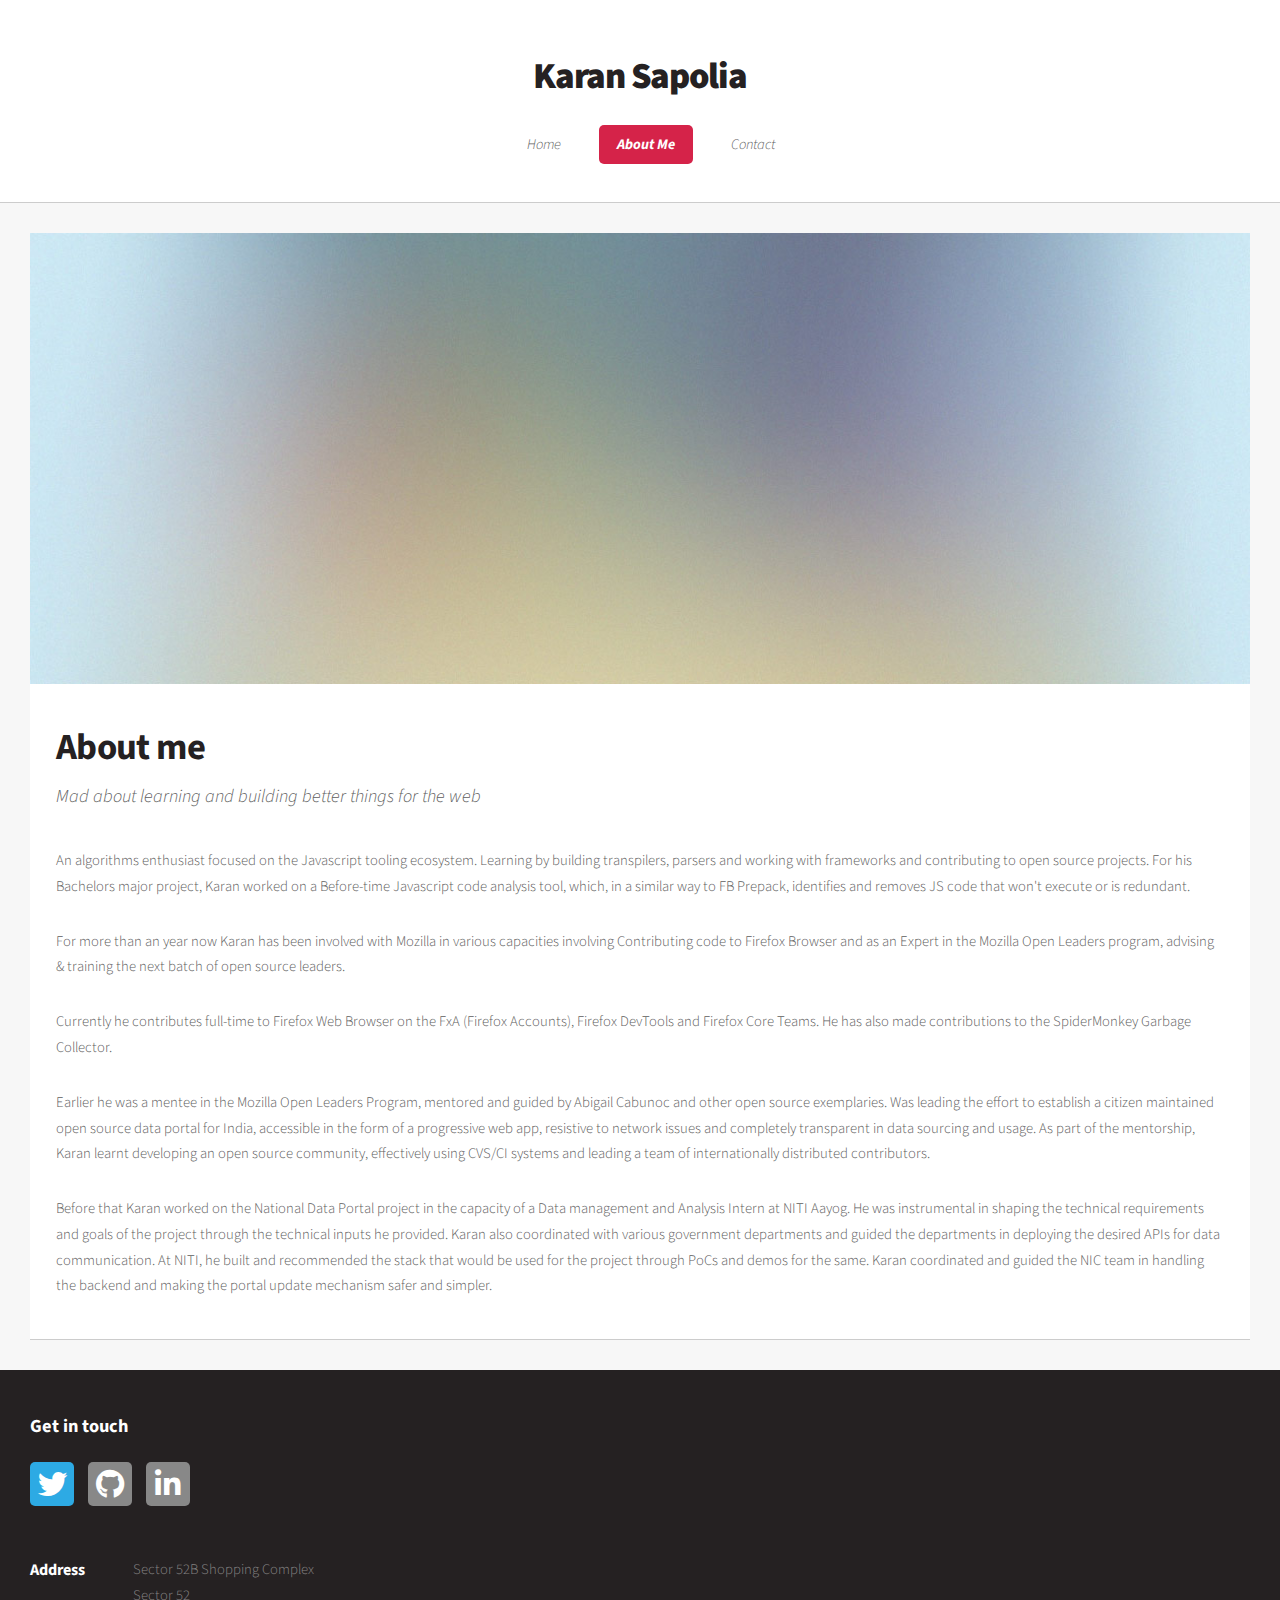
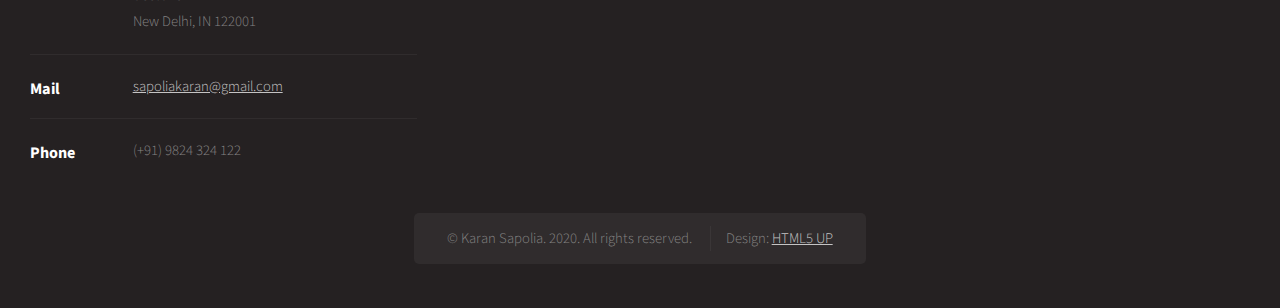
==== commit 4783c95f: "objectives: edit home and about-me" ====
--- a/about-me.html
+++ b/about-me.html
@@ -26,28 +26,8 @@
 			<nav id="nav">
 				<ul>
 					<li><a href="index.html">Home</a></li>
-					<li>
-						<a href="#">Dropdown</a>
-						<ul>
-							<li><a href="#">Lorem ipsum dolor</a></li>
-							<li><a href="#">Magna phasellus</a></li>
-							<li><a href="#">Etiam dolore nisl</a></li>
-							<li>
-								<a href="#">Phasellus consequat</a>
-								<ul>
-									<li><a href="#">Magna phasellus</a></li>
-									<li><a href="#">Etiam dolore nisl</a></li>
-									<li><a href="#">Veroeros feugiat</a></li>
-									<li><a href="#">Nisl sed aliquam</a></li>
-									<li><a href="#">Dolore adipiscing</a></li>
-								</ul>
-							</li>
-							<li><a href="#">Veroeros feugiat</a></li>
-						</ul>
-					</li>
-					<li><a href="left-sidebar.html">Left Sidebar</a></li>
-					<li><a href="right-sidebar.html">Right Sidebar</a></li>
-					<li class="current"><a href="no-sidebar.html">No Sidebar</a></li>
+					<li class="current"><a href="no-sidebar.html">About Me</a></li>
+					<li><a href="#footer">Contact</a></li>
 				</ul>
 			</nav>
 
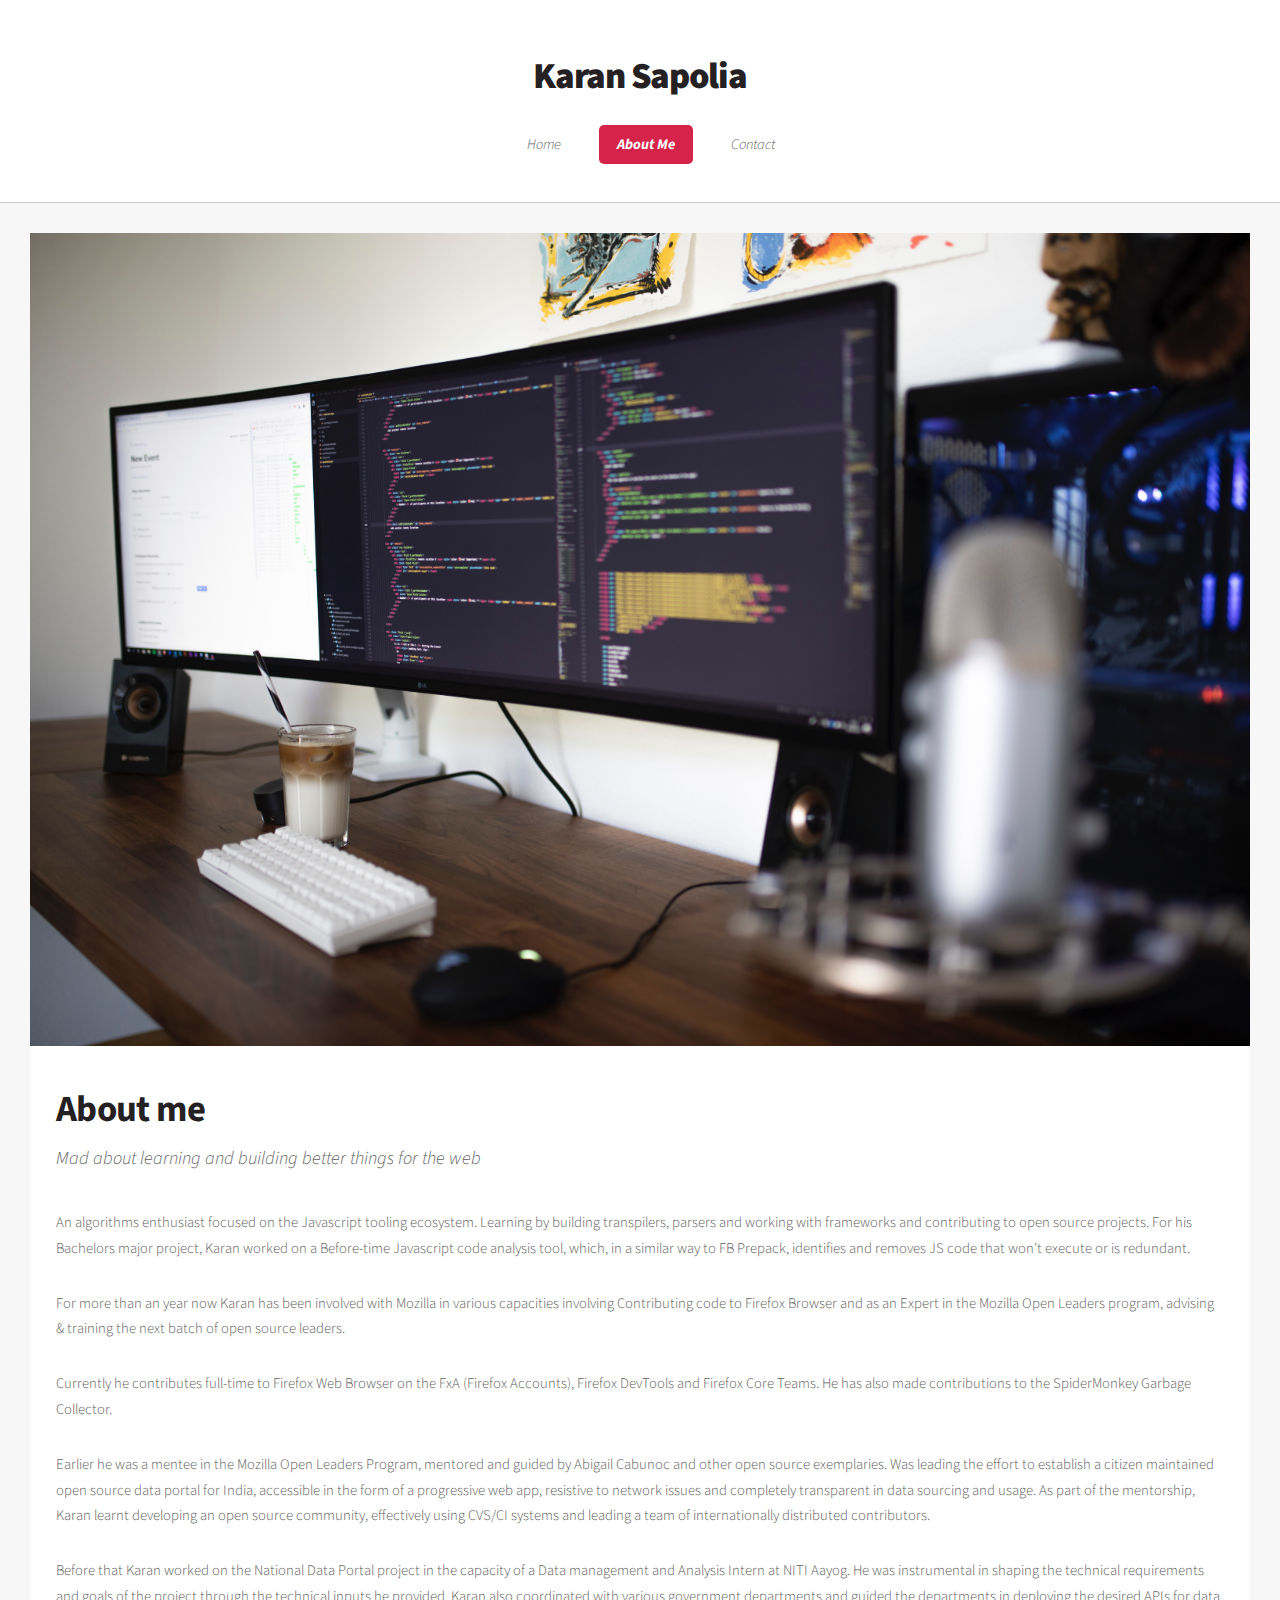
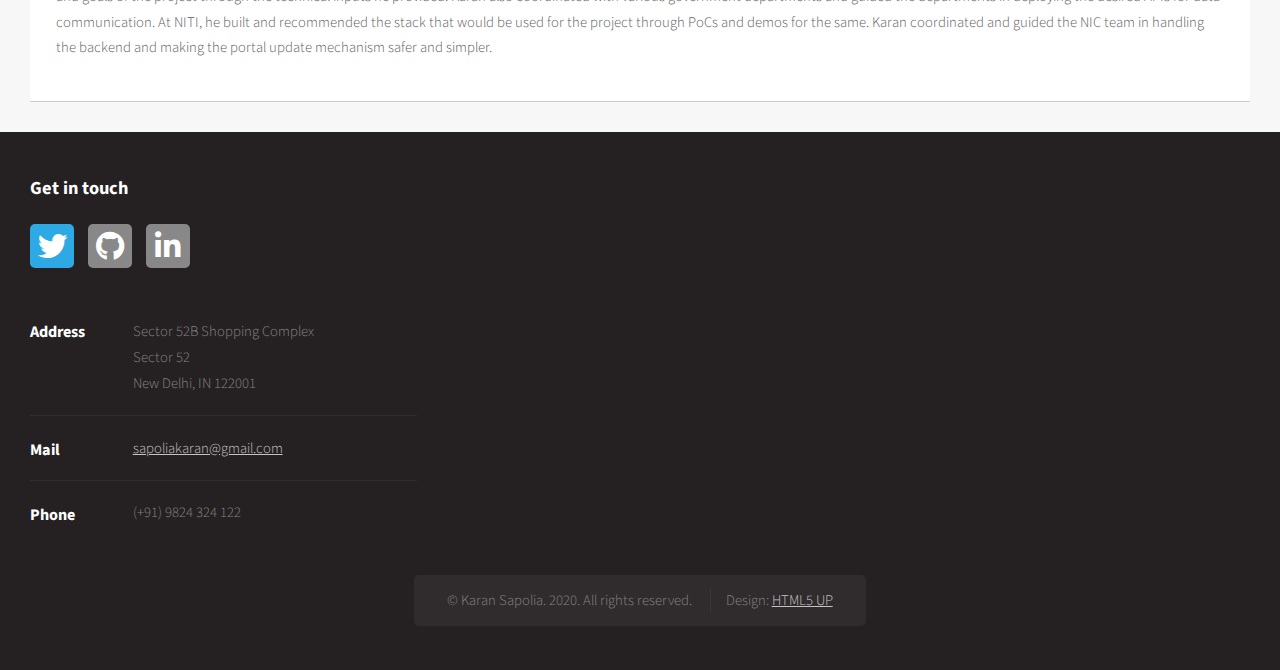
==== commit 5c673d84: "nitpicks" ====
--- a/about-me.html
+++ b/about-me.html
@@ -39,7 +39,8 @@
 
 				<!-- Content -->
 				<article class="box post">
-					<a href="#" class="image featured"><img src="images/pic01.jpg" alt="" /></a>
+					<a href="#" class="image featured"><img src="images/about-me.jpg"
+							alt="computer screens on a desk" /></a>
 					<header>
 						<h2>About me</h2>
 						<p>Mad about learning and building better things for the web</p>
